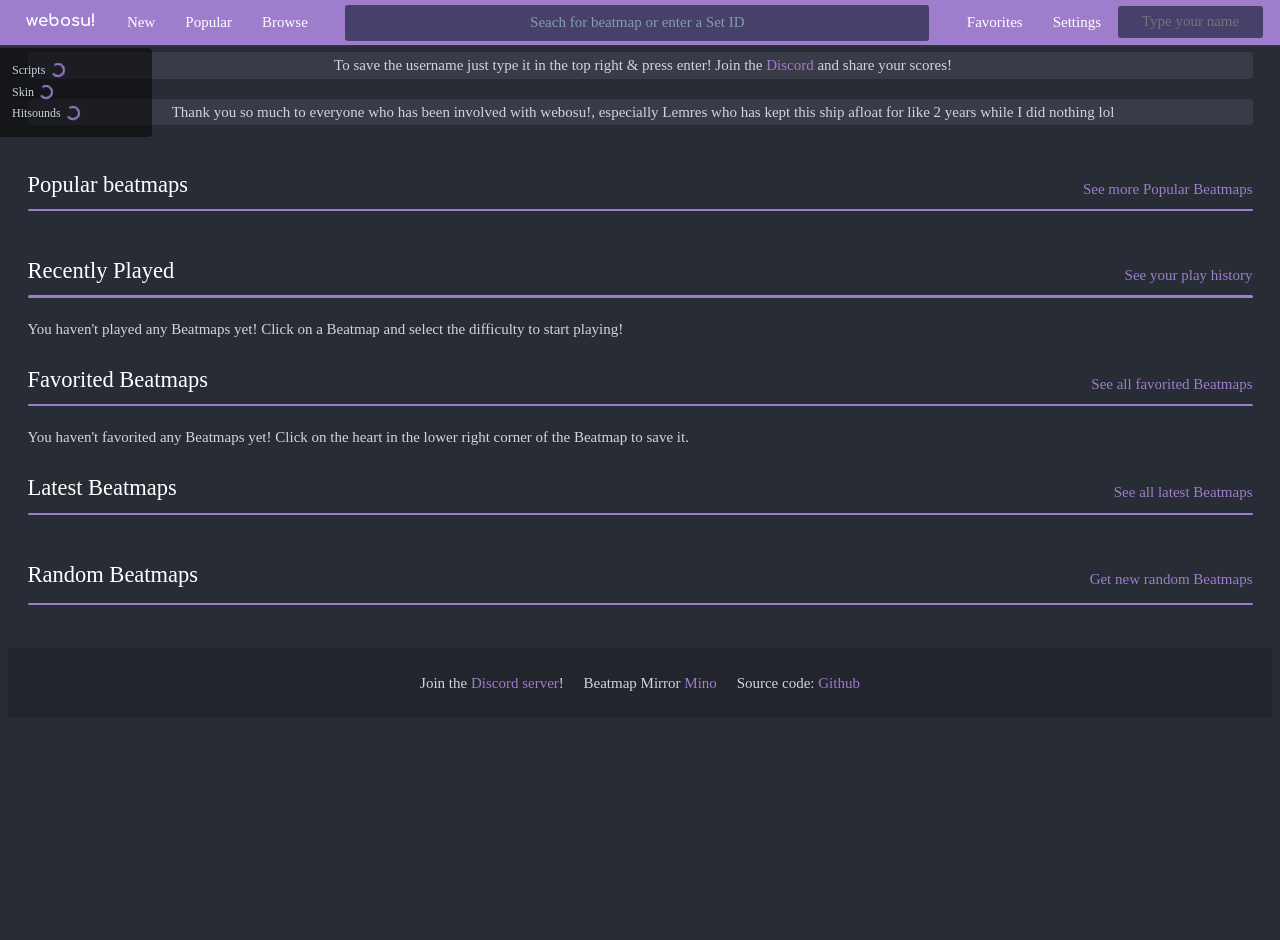
==== index.html @ 7145f797 "Update index.html" ====
<!DOCTYPE html>
<html lang="en">
<head>
    <meta charset="UTF-8">
    <meta http-equiv="refresh" content="0; url=./Webosu/index.html">
    <title>Redirecting...</title>
</head>
<body>
    <p>Loading game... If you are not redirected, <a href="./Webosu/index.html">click here</a>.</p>
</body>
</html>
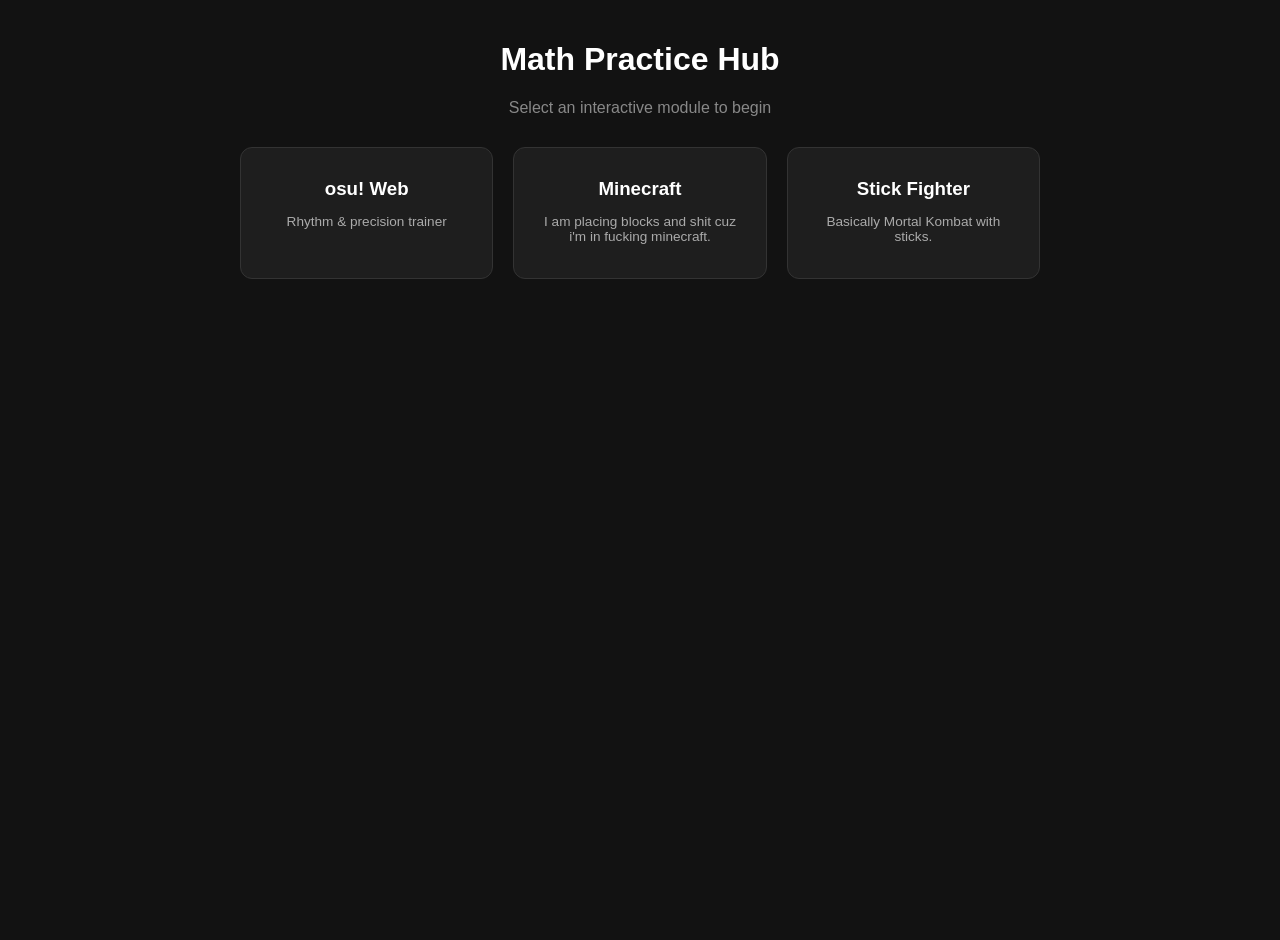
==== commit 1d2b7743: "Update index.html" ====
--- a/index.html
+++ b/index.html
@@ -2,10 +2,72 @@
 <html lang="en">
 <head>
     <meta charset="UTF-8">
-    <meta http-equiv="refresh" content="0; url=./Webosu/index.html">
-    <title>Redirecting...</title>
+    <meta name="viewport" content="width=device-width, initial-scale=1.0">
+    <title>Math Practice Portal</title>
+    <style>
+        body {
+            background-color: #121212;
+            color: #ffffff;
+            font-family: 'Segoe UI', Tahoma, Geneva, Verdana, sans-serif;
+            display: flex;
+            flex-direction: column;
+            align-items: center;
+            min-height: 100vh;
+            margin: 0;
+            padding: 20px;
+        }
+        h1 { margin-bottom: 5px; }
+        p.subtitle { color: #888; margin-bottom: 30px; }
+        .grid {
+            display: grid;
+            grid-template-columns: repeat(auto-fit, minmax(200px, 1fr));
+            gap: 20px;
+            width: 100%;
+            max-width: 800px;
+        }
+        .card {
+            background-color: #1e1e1e;
+            border: 1px solid #333;
+            border-radius: 12px;
+            padding: 20px;
+            text-align: center;
+            text-decoration: none;
+            color: #fff;
+            transition: transform 0.2s, background-color 0.2s;
+        }
+        .card:hover {
+            transform: translateY(-5px);
+            background-color: #2a2a2a;
+            border-color: #ff66aa;
+        }
+        .card h3 { margin: 10px 0 5px 0; }
+        .card p { font-size: 0.85em; color: #aaa; }
+    </style>
 </head>
 <body>
-    <p>Loading game... If you are not redirected, <a href="./Webosu/index.html">click here</a>.</p>
+
+    <h1>Math Practice Hub</h1>
+    <p class="subtitle">Select an interactive module to begin</p>
+
+    <div class="grid">
+        <!-- WebOsu Link -->
+        <a href="./games/Webosu/index.html" class="card">
+            <h3>osu! Web</h3>
+            <p>Rhythm & precision trainer</p>
+        </a>
+
+        <!-- Single-file HTML Game 1 -->
+        <a href="./games/EaglercraftX_1.8_WASM-GC_Offline_Download.html" class="card">
+            <h3>Minecraft</h3>
+            <p>I am placing blocks and shit cuz i'm in fucking minecraft.</p>
+        </a>
+
+        <!-- Single-file HTML Game 2 -->
+        <a href="./games/stickfighter.html" class="card">
+            <h3>Stick Fighter</h3>
+            <p>Basically Mortal Kombat with sticks.</p>
+        </a>
+    </div>
+
 </body>
 </html>
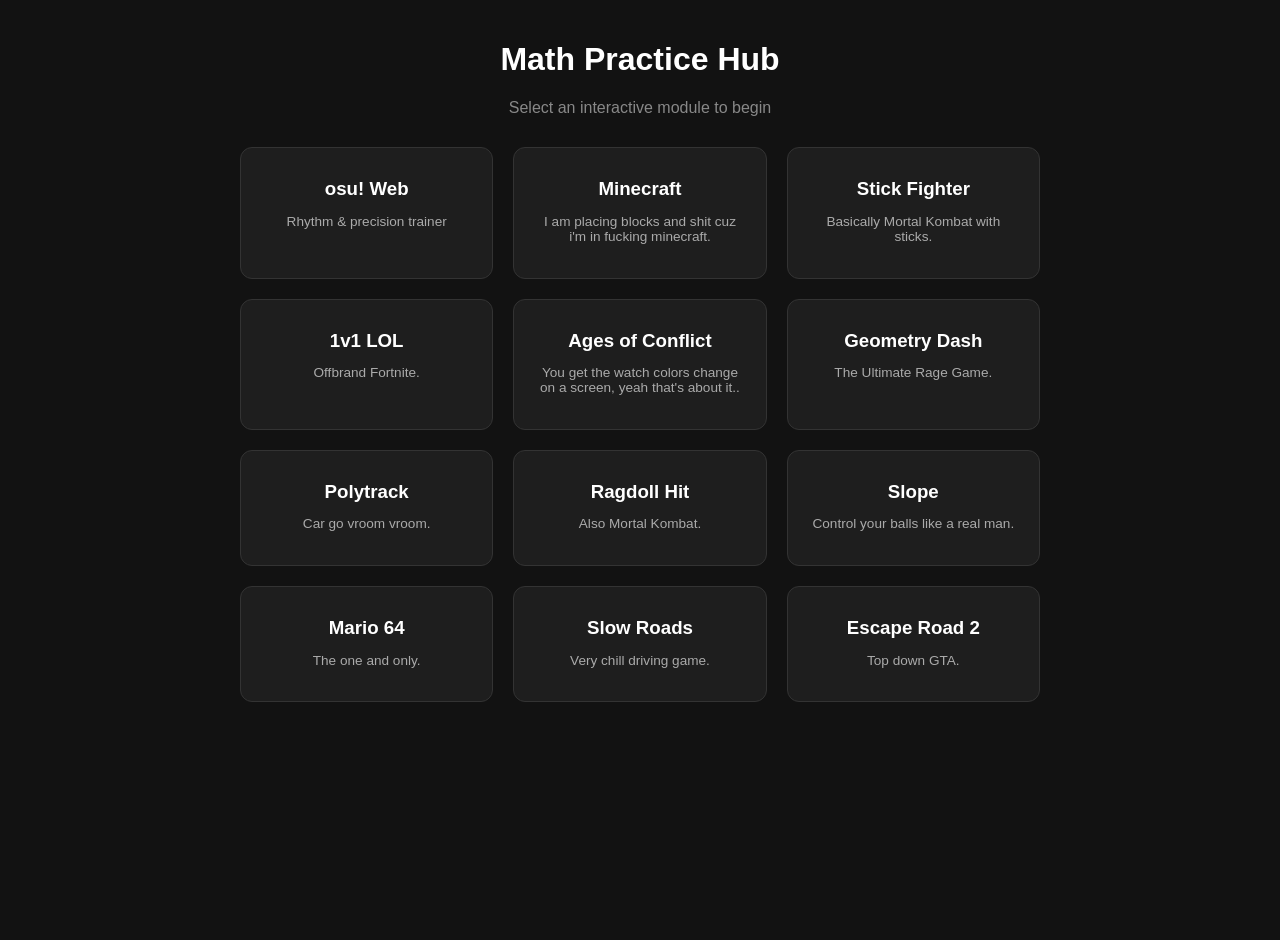
==== commit 8994e02c: "Update index.html" ====
--- a/index.html
+++ b/index.html
@@ -51,7 +51,7 @@
 
     <div class="grid">
         <!-- WebOsu Link -->
-        <a href="./games/Webosu/index.html" class="card">
+        <a href="./Webosu/index.html" class="card">
             <h3>osu! Web</h3>
             <p>Rhythm & precision trainer</p>
         </a>
@@ -67,6 +67,60 @@
             <h3>Stick Fighter</h3>
             <p>Basically Mortal Kombat with sticks.</p>
         </a>
+
+        <!-- New Game Link -->
+        <a href="./games/1v1.lol.html" class="card">
+            <h3>1v1 LOL</h3>
+            <p>Offbrand Fortnite.</p>
+        </a>
+
+        <!-- New Game Link -->
+        <a href="./games/agesofconflict.html" class="card">
+            <h3>Ages of Conflict</h3>
+            <p>You get the watch colors change on a screen, yeah that's about it..</p>
+        </a>
+
+        <!-- New Game Link -->
+        <a href="./games/geometrydashlite.html" class="card">
+            <h3>Geometry Dash</h3>
+            <p>The Ultimate Rage Game.</p>
+        </a>
+
+        <!-- New Game Link -->
+        <a href="./games/polytrack.html" class="card">
+            <h3>Polytrack</h3>
+            <p>Car go vroom vroom.</p>
+        </a>
+
+        <!-- New Game Link -->
+        <a href="./games/ragdollhit.html" class="card">
+            <h3>Ragdoll Hit</h3>
+            <p>Also Mortal Kombat.</p>
+        </a>
+
+        <!-- New Game Link -->
+        <a href="./games/slope.html" class="card">
+            <h3>Slope</h3>
+            <p>Control your balls like a real man.</p>
+        </a>
+
+        <!-- New Game Link -->
+        <a href="./games/sm64.html" class="card">
+            <h3>Mario 64</h3>
+            <p>The one and only.</p>
+        </a>
+
+        <!-- New Game Link -->
+        <a href="./games/slowroads.html" class="card">
+            <h3>Slow Roads</h3>
+            <p>Very chill driving game.</p>
+        </a>
+
+        <!-- New Game Link -->
+        <a href="./games/escaperoad2.html" class="card">
+            <h3>Escape Road 2</h3>
+            <p>Top down GTA.</p>
+        </a>
     </div>
 
 </body>
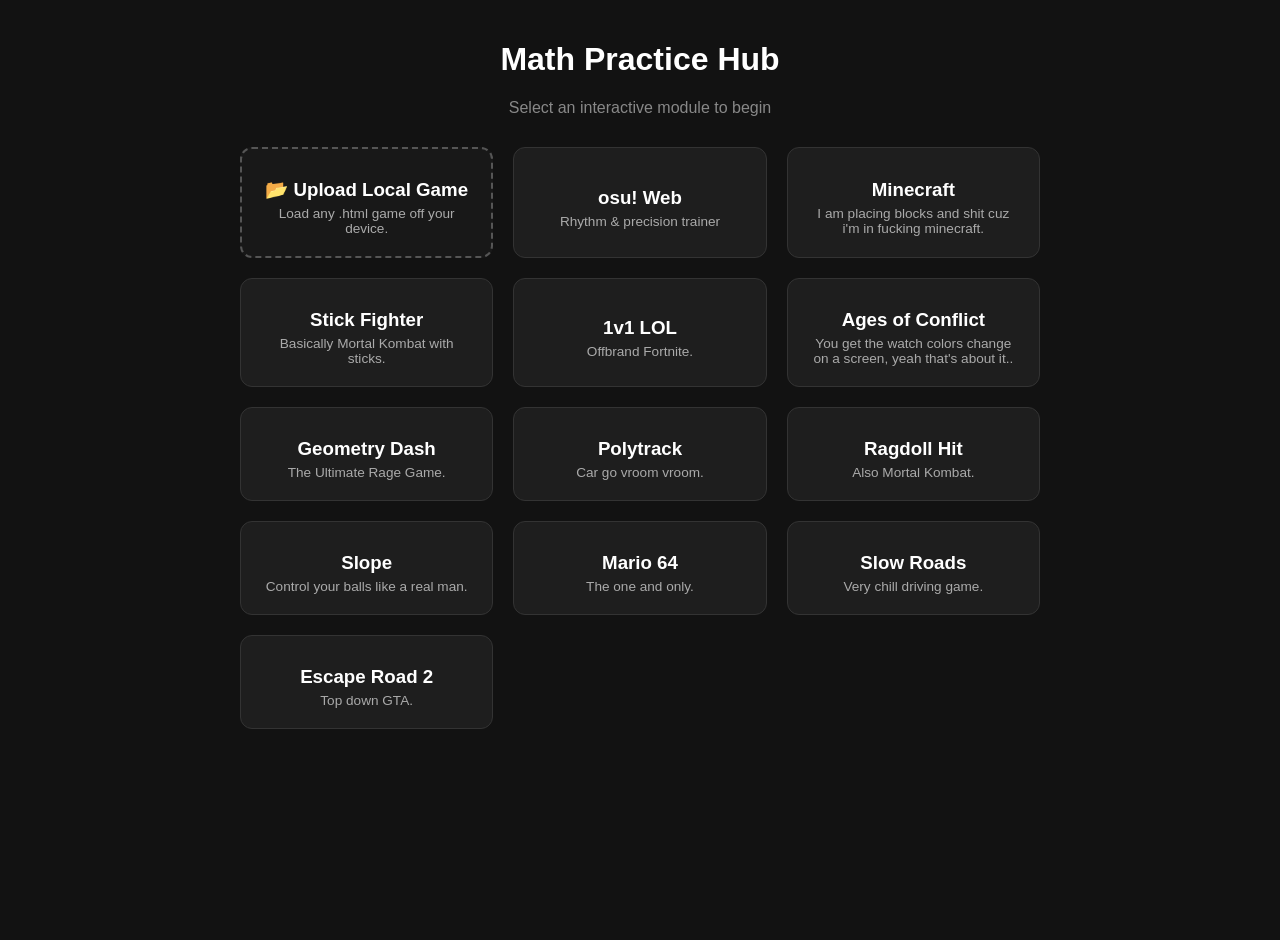
==== commit cbe952c0: "Update index.html" ====
--- a/index.html
+++ b/index.html
@@ -34,6 +34,11 @@
             text-decoration: none;
             color: #fff;
             transition: transform 0.2s, background-color 0.2s;
+            cursor: pointer;
+            display: flex;
+            flex-direction: column;
+            justify-content: center;
+            align-items: center;
         }
         .card:hover {
             transform: translateY(-5px);
@@ -41,7 +46,17 @@
             border-color: #ff66aa;
         }
         .card h3 { margin: 10px 0 5px 0; }
-        .card p { font-size: 0.85em; color: #aaa; }
+        .card p { font-size: 0.85em; color: #aaa; margin: 0; }
+        
+        /* Special styling to highlight the uploader card */
+        .upload-card {
+            border: 2px dashed #555;
+            background-color: #181818;
+        }
+        .upload-card:hover {
+            border-color: #66ffaa;
+            background-color: #1f2a24;
+        }
     </style>
 </head>
 <body>
@@ -50,6 +65,13 @@
     <p class="subtitle">Select an interactive module to begin</p>
 
     <div class="grid">
+        <!-- Local File Uploader Card -->
+        <label class="card upload-card">
+            <input type="file" id="localGameInput" accept=".html" style="display: none;">
+            <h3>📂 Upload Local Game</h3>
+            <p>Load any .html game off your device.</p>
+        </label>
+
         <!-- WebOsu Link -->
         <a href="./Webosu/index.html" class="card">
             <h3>osu! Web</h3>
@@ -123,5 +145,21 @@
         </a>
     </div>
 
+    <script>
+        document.getElementById('localGameInput').addEventListener('change', function(event) {
+            const file = event.target.files[0];
+            if (!file) return;
+
+            const reader = new FileReader();
+            reader.onload = function(e) {
+                // Create a temporary secure URL for the uploaded HTML file and open it
+                const blob = new Blob([e.target.result], { type: 'text/html' });
+                const blobUrl = URL.createObjectURL(blob);
+                window.location.href = blobUrl;
+            };
+            reader.readAsText(file);
+        });
+    </script>
+
 </body>
 </html>
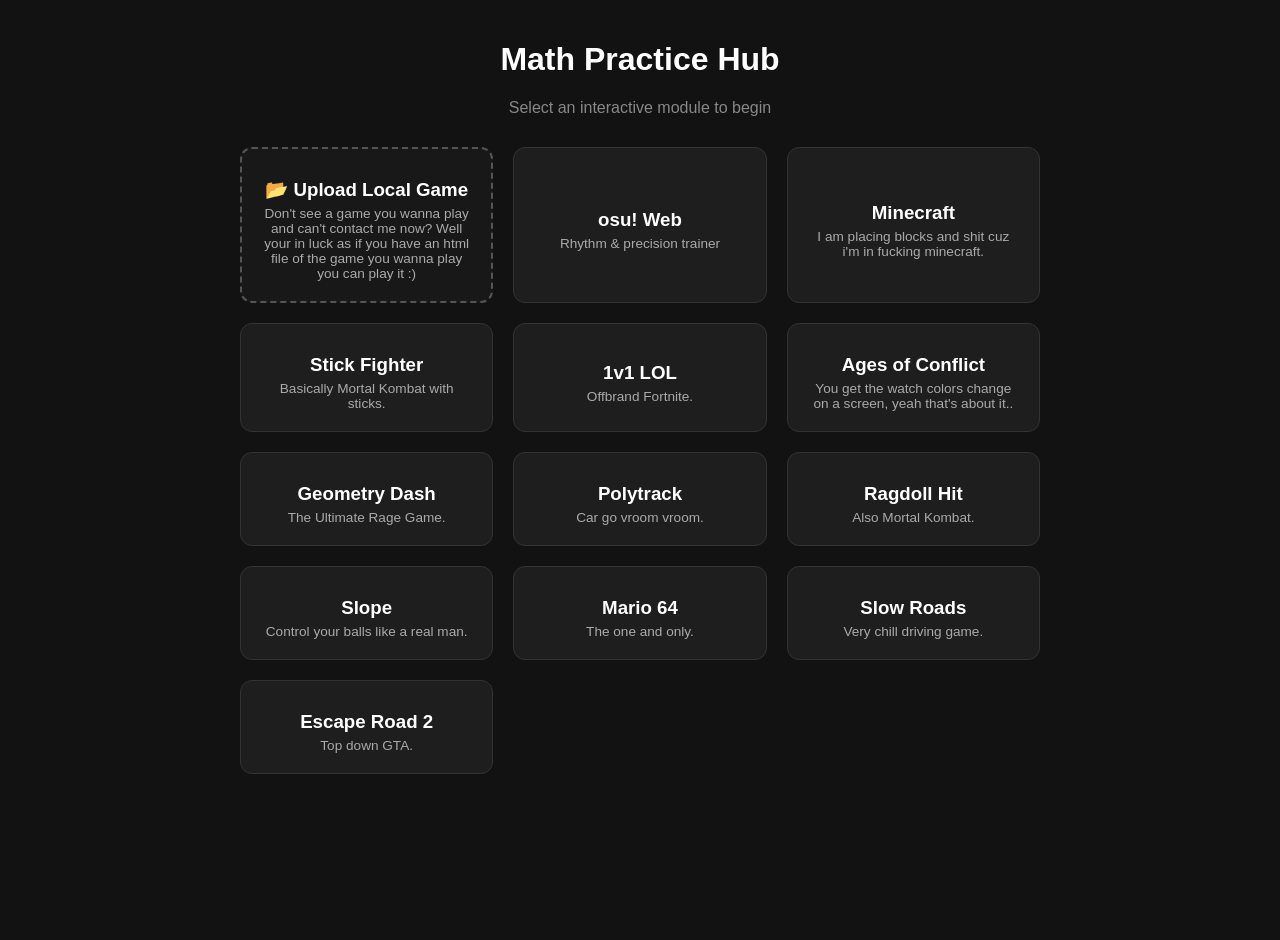
==== commit bfa9dc21: "Update index.html" ====
--- a/index.html
+++ b/index.html
@@ -69,7 +69,7 @@
         <label class="card upload-card">
             <input type="file" id="localGameInput" accept=".html" style="display: none;">
             <h3>📂 Upload Local Game</h3>
-            <p>Load any .html game off your device.</p>
+            <p>Don't see a game you wanna play and can't contact me now? Well your in luck as if you have an html file of the game you wanna play you can play it :)</p>
         </label>
 
         <!-- WebOsu Link -->
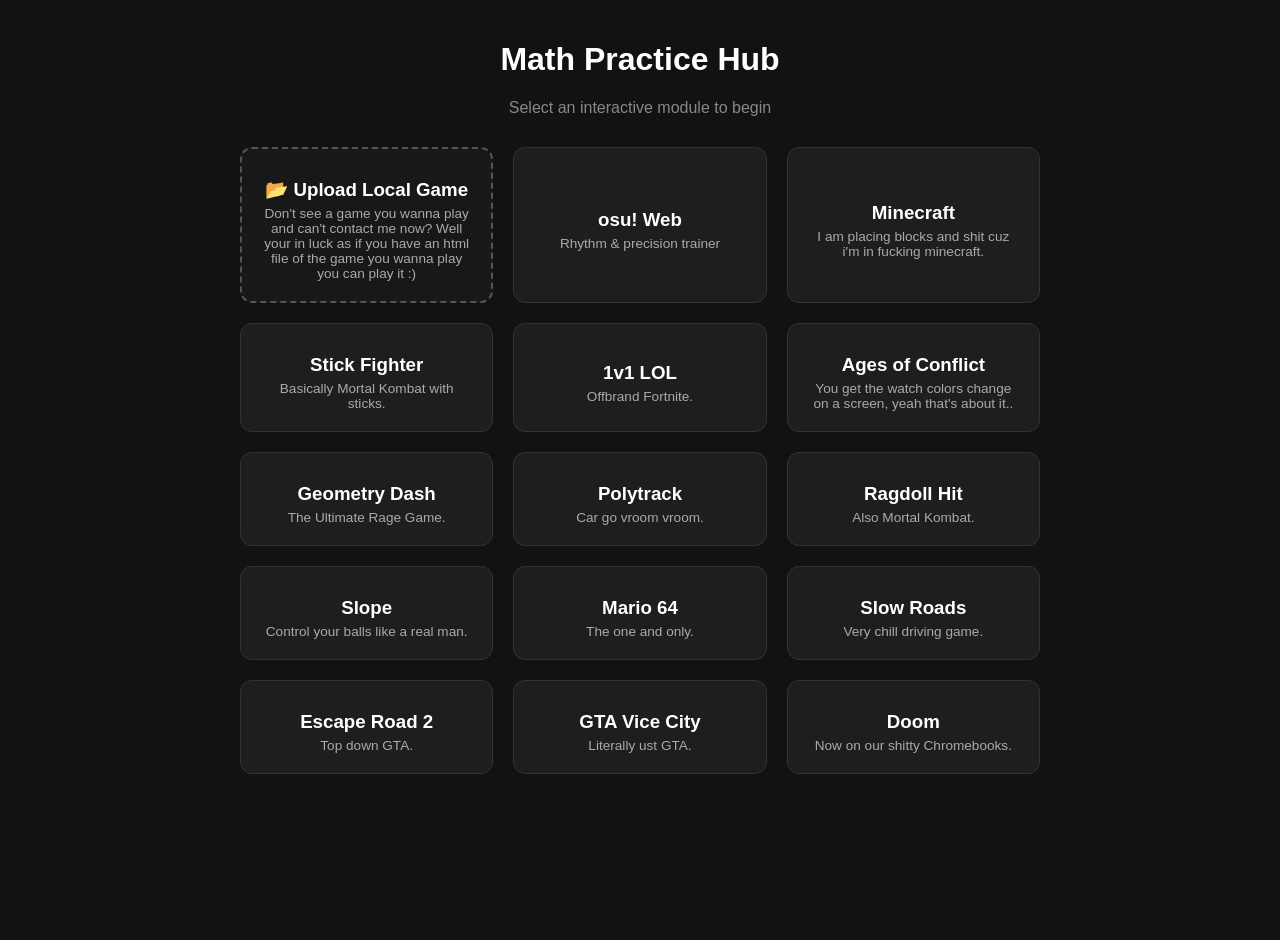
==== commit db5b33a3: "Update index.html" ====
--- a/index.html
+++ b/index.html
@@ -143,6 +143,18 @@
             <h3>Escape Road 2</h3>
             <p>Top down GTA.</p>
         </a>
+
+              <!-- New Game Link -->
+        <a href="./games/GTA_Vice_City.html" class="card">
+            <h3>GTA Vice City</h3>
+            <p>Literally ust GTA.</p>
+        </a>
+
+                      <!-- New Game Link -->
+        <a href="./web-doom-master/doom.html" class="card">
+            <h3>Doom</h3>
+            <p>Now on our shitty Chromebooks.</p>
+        </a>
     </div>
 
     <script>
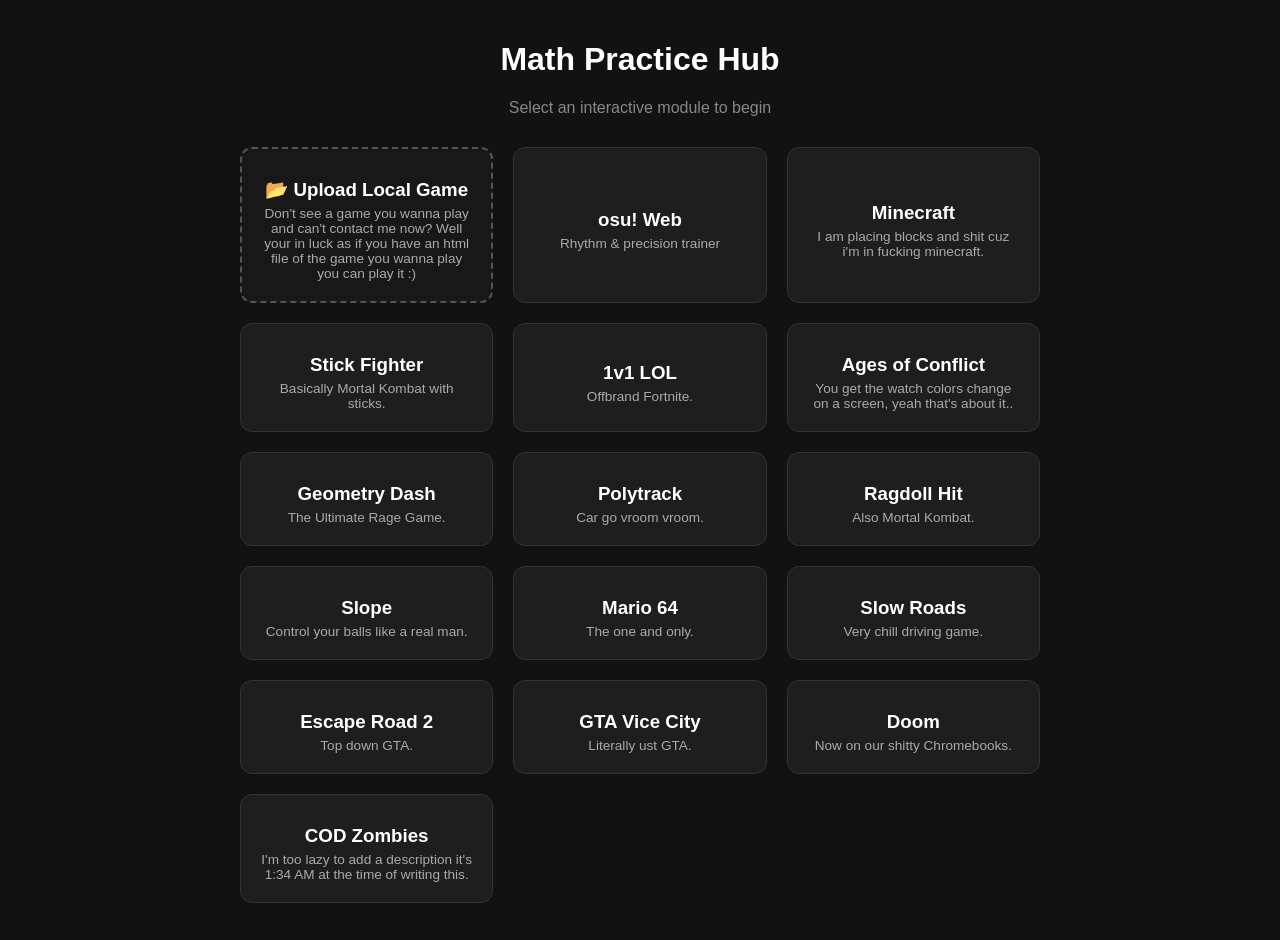
==== commit 7f8fcf69: "Update index.html" ====
--- a/index.html
+++ b/index.html
@@ -155,6 +155,12 @@
             <h3>Doom</h3>
             <p>Now on our shitty Chromebooks.</p>
         </a>
+
+                              <!-- New Game Link -->
+        <a href="./games/cod-zombies.html" class="card">
+            <h3>COD Zombies</h3>
+            <p>I'm too lazy to add a description it's 1:34 AM at the time of writing this.</p>
+        </a>
     </div>
 
     <script>
